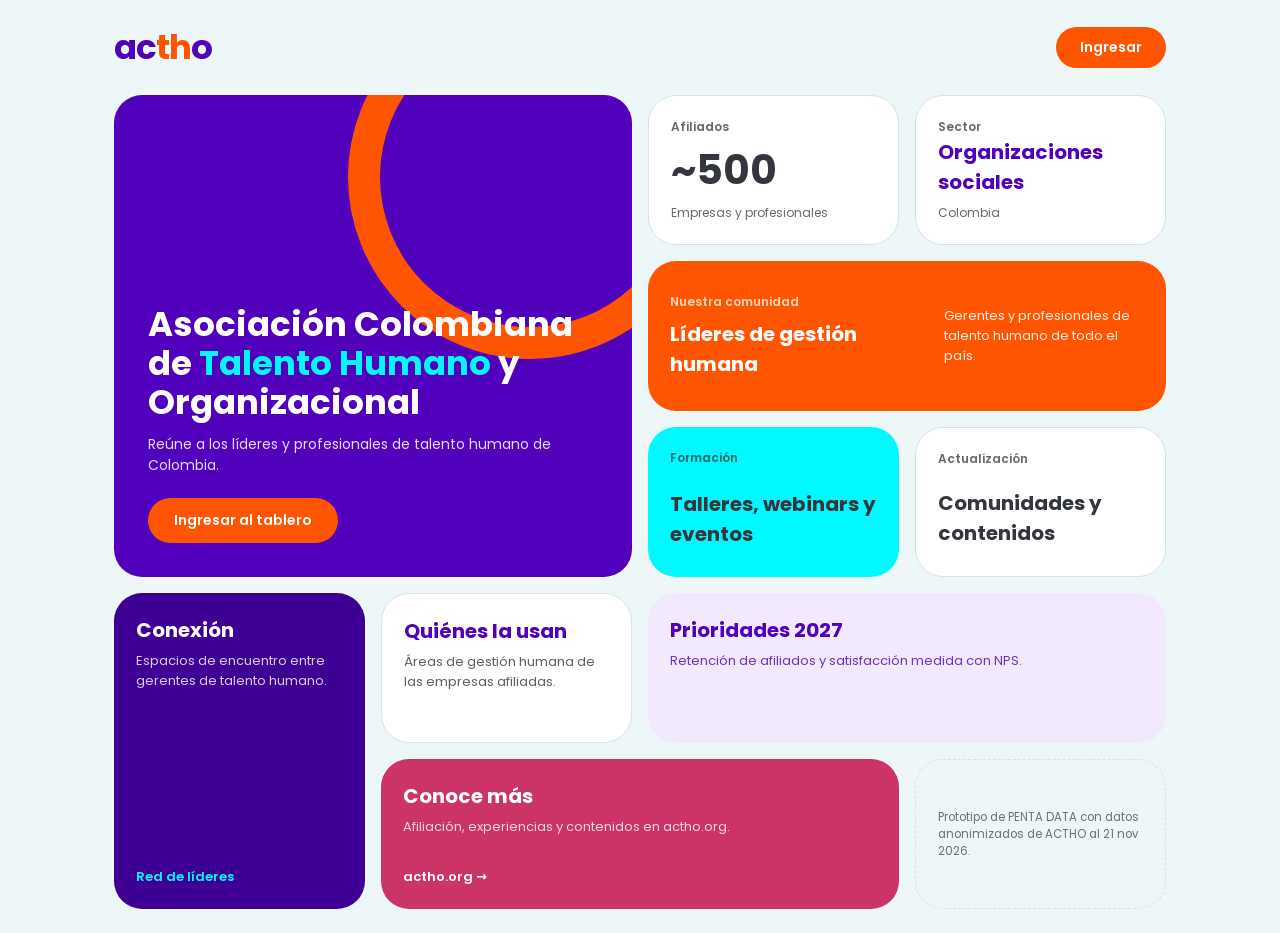
==== tablero/index.html @ ff28a43f "Sitio web ACTHO con login y datos en Supabase" ====
<!doctype html>
<html lang="es"><head><meta charset="utf-8"><meta name="viewport" content="width=device-width,initial-scale=1">
<title>ACTHO · Tableros de afiliados</title>
<link href="https://fonts.googleapis.com/css2?family=Poppins:wght@400;500;600;700&display=swap" rel="stylesheet">
<link rel="stylesheet" href="base.css">
<style>
.top{max-width:1100px;margin:0 auto;padding:22px 24px;display:flex;align-items:center;justify-content:space-between}
.top .logo{color:var(--v)}.top .logo b{color:var(--o)}
.top .btn{padding:10px 24px}
.bento{max-width:1100px;margin:0 auto;padding:0 24px 24px;display:grid;grid-template-columns:repeat(4,1fr);grid-auto-rows:150px;gap:16px;
grid-template-areas:"hero hero n r" "hero hero s s" "hero hero ev c" "res evt com com" "res fin fin note"}
.b{border-radius:28px;padding:22px;display:flex;flex-direction:column;justify-content:space-between;position:relative;overflow:hidden;background:#fff;border:1px solid var(--line);text-decoration:none;color:var(--ink)}
.b small{font-size:12px;font-weight:600;opacity:.75}.b strong{font-size:40px;line-height:1.1;font-weight:700}.b span{font-size:12px;opacity:.75}
.b h3{margin:0 0 6px;font-size:20px;font-weight:700}.b p{margin:0;font-size:13px;opacity:.8}
.b em{font-style:normal;font-size:13px;font-weight:600}
a.b{transition:transform .15s}a.b:hover{transform:translateY(-3px)}
.hero-b{grid-area:hero;background:var(--v);color:#fff;border:0;padding:34px;justify-content:flex-end}
.hero-b:after{content:"";position:absolute;right:-80px;top:-100px;width:300px;height:300px;border:32px solid var(--o);border-radius:50%}
.hero-b h1{font-size:34px;line-height:1.15;margin:0 0 12px;position:relative;z-index:1}.hero-b h1 i{font-style:normal;color:var(--c)}
.hero-b p{font-size:14px;color:#E6DAFB;margin:0 0 22px;max-width:420px;opacity:1;position:relative;z-index:1}
.hero-b .btn{align-self:flex-start;position:relative;z-index:1}
.n{grid-area:n}.r{grid-area:r}
.s{grid-area:s;background:var(--o);color:#fff;border:0;flex-direction:row;align-items:center;justify-content:space-between}.s strong{font-size:56px}
.ev{grid-area:ev;background:var(--c);border:0}.c{grid-area:c}
.res{grid-area:res;background:var(--vd);color:#fff;border:0}
.evt{grid-area:evt}.com{grid-area:com;background:#F3E9FF;border:0;color:var(--v)}
.fin{grid-area:fin;background:var(--m);color:#fff;border:0}
.res h3,.evt h3{color:inherit}.evt h3{color:var(--v)}.res em{color:var(--c)}.evt em,.com em{color:var(--o)}.fin em{color:#fff}
.note{grid-area:note;background:transparent;border:1.5px dashed var(--line);font-size:11.5px;color:var(--mut);justify-content:center}
@media(max-width:860px){.bento{grid-template-columns:1fr 1fr;grid-auto-rows:140px;grid-template-areas:"hero hero" "hero hero" "n r" "s s" "ev c" "res evt" "com com" "fin fin" "note note"}.hero-b h1{font-size:28px}.hero-b:after{width:200px;height:200px;right:-60px;top:-70px;border-width:22px}.bento{grid-auto-rows:minmax(150px,auto)}.b h3{font-size:15px;overflow-wrap:break-word;hyphens:auto}.s{flex-direction:column;align-items:flex-start;gap:8px}.s strong{font-size:44px}}
</style></head><body>
<div class="top"><a class="logo" href="index.html">ac<b>th</b>o</a><a class="btn" href="login.html">Ingresar</a></div>
<main class="bento">
<section class="b hero-b"><h1>Asociación Colombiana de <i>Talento Humano</i> y Organizacional</h1><p>Reúne a los líderes y profesionales de talento humano de Colombia.</p><a class="btn" href="login.html">Ingresar al tablero</a></section>
<div class="b n"><small>Afiliados</small><strong>~500</strong><span>Empresas y profesionales</span></div>
<div class="b r"><small>Sector</small><h3 style="color:var(--v)">Organizaciones sociales</h3><span>Colombia</span></div>
<div class="b s"><div><small>Nuestra comunidad</small><h3 style="margin-top:6px">Líderes de gestión humana</h3></div><span style="max-width:200px;font-size:13px;opacity:.9">Gerentes y profesionales de talento humano de todo el país.</span></div>
<div class="b ev"><small>Formación</small><h3>Talleres, webinars y eventos</h3></div>
<div class="b c"><small>Actualización</small><h3>Comunidades y contenidos</h3></div>
<div class="b res"><div><h3>Conexión</h3><p>Espacios de encuentro entre gerentes de talento humano.</p></div><em>Red de líderes</em></div>
<div class="b evt"><div><h3>Quiénes la usan</h3><p>Áreas de gestión humana de las empresas afiliadas.</p></div></div>
<div class="b com"><div><h3>Prioridades 2027</h3><p>Retención de afiliados y satisfacción medida con NPS.</p></div></div>
<a class="b fin" href="https://actho.org" target="_blank" rel="noopener"><div><h3>Conoce más</h3><p>Afiliación, experiencias y contenidos en actho.org.</p></div><em>actho.org →</em></a>
<div class="b note">Prototipo de PENTA DATA con datos anonimizados de ACTHO al 21 nov 2026.</div>
</main></body></html>
---- tablero/base.css ----
:root{--v:#5100BB;--vd:#3E0094;--o:#FF5500;--c:#00F9FF;--m:#CC3366;--bg:#EDF7F7;--ink:#33373D;--mut:#69727D;--line:#D5E3E6}
*{box-sizing:border-box}body{margin:0;font-family:Poppins,system-ui,sans-serif;color:var(--ink);background:var(--bg)}
.hero{background:var(--v);color:#fff;position:relative;overflow:hidden}
.hero:after{content:"";position:absolute;right:-90px;top:-110px;width:330px;height:330px;border:34px solid var(--o);border-radius:50%;opacity:.9}
.nav{display:flex;align-items:center;justify-content:space-between;padding:22px 32px;position:relative;z-index:1}
.logo{font-weight:700;font-size:34px;letter-spacing:-1px;color:#fff;text-decoration:none}.logo b{color:var(--o)}
.btn{display:inline-block;background:var(--o);color:#fff;font-weight:600;font-size:14px;padding:12px 26px;border-radius:999px;text-decoration:none;border:0;cursor:pointer;font-family:inherit}
.btn.ghost{background:transparent;border:1.5px solid #fff}
.btn:hover{filter:brightness(1.08)}
.card{background:#fff;border:1px solid var(--line);border-radius:18px;padding:22px}
.wrap{max-width:1100px;margin:0 auto;padding:0 32px}
.nota{font-size:11.5px;color:var(--mut)}
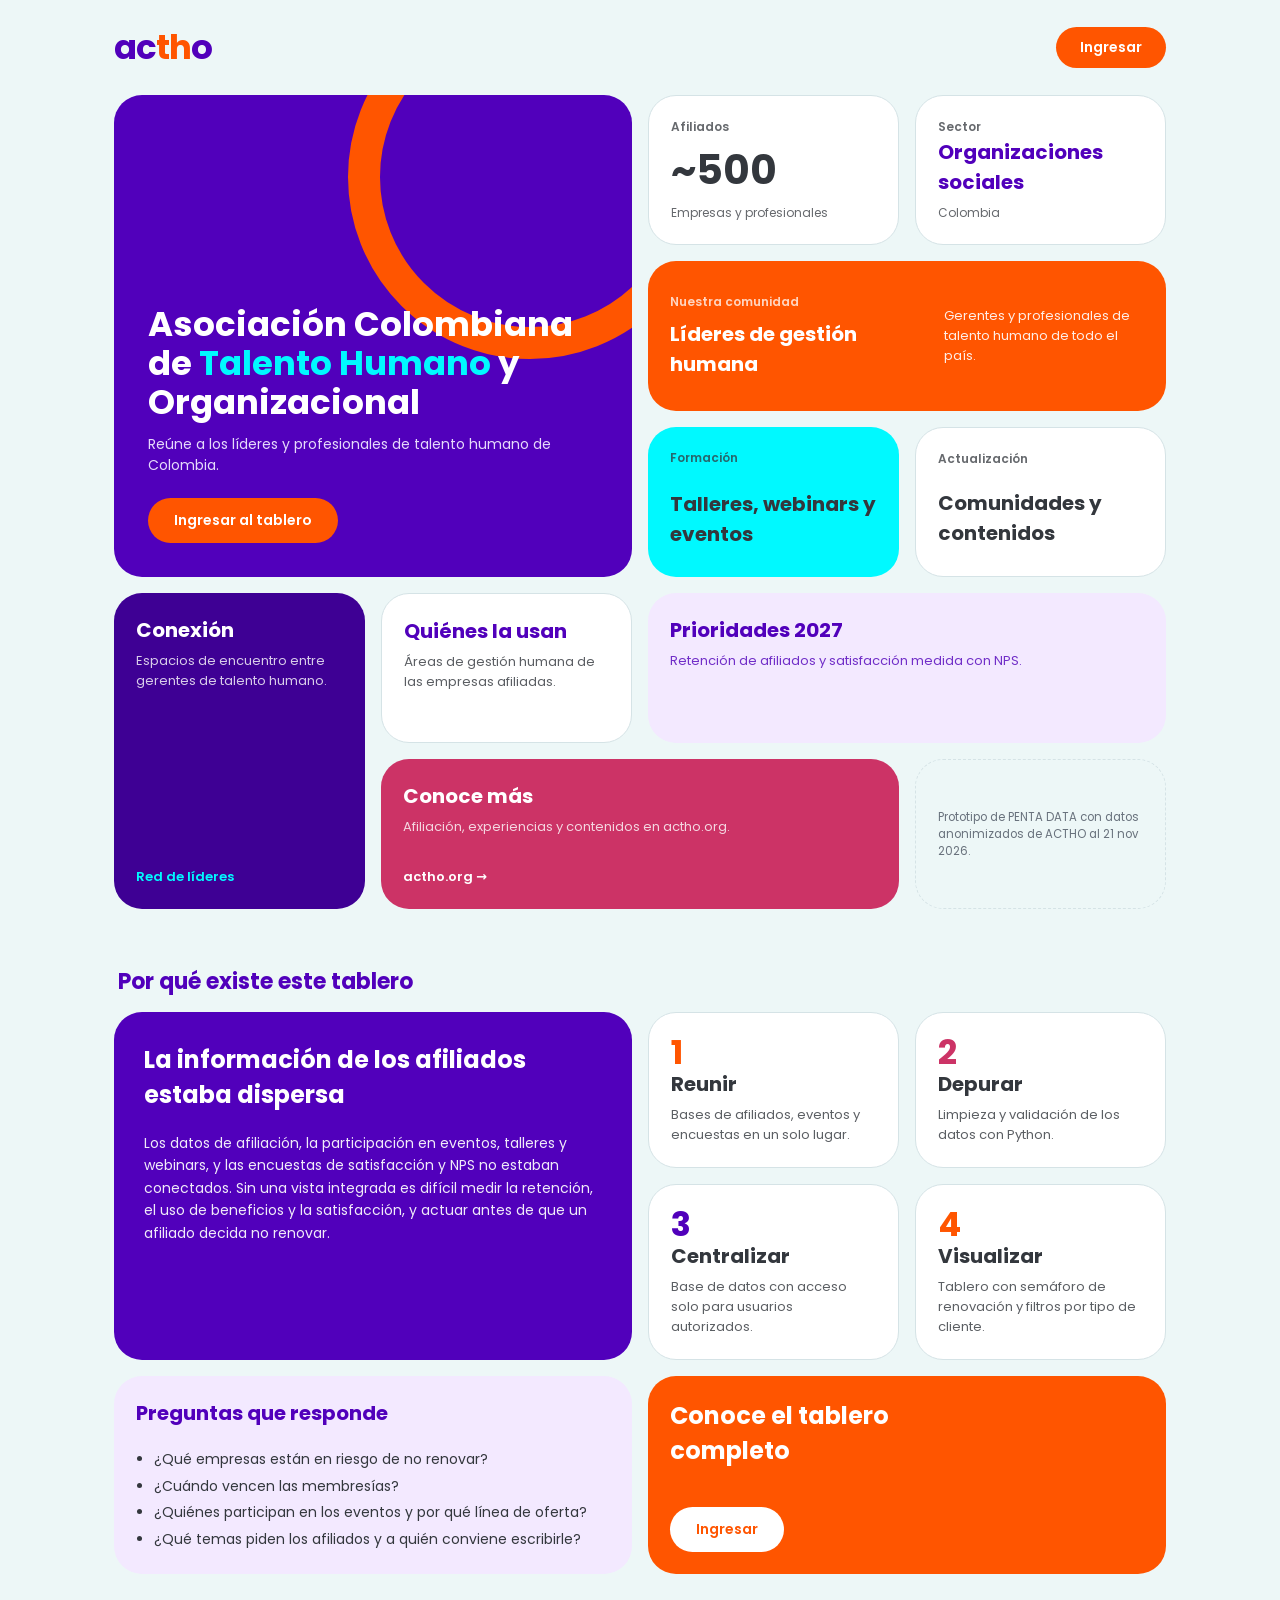
==== commit 29ca94ba: "Animaciones en inicio, selector y tablero" ====
--- a/tablero/index.html
+++ b/tablero/index.html
@@ -27,10 +27,20 @@
 .fin{grid-area:fin;background:var(--m);color:#fff;border:0}
 .res h3,.evt h3{color:inherit}.evt h3{color:var(--v)}.res em{color:var(--c)}.evt em,.com em{color:var(--o)}.fin em{color:#fff}
 .note{grid-area:note;background:transparent;border:1.5px dashed var(--line);font-size:11.5px;color:var(--mut);justify-content:center}
-@media(max-width:860px){.bento{grid-template-columns:1fr 1fr;grid-auto-rows:140px;grid-template-areas:"hero hero" "hero hero" "n r" "s s" "ev c" "res evt" "com com" "fin fin" "note note"}.hero-b h1{font-size:28px}.hero-b:after{width:200px;height:200px;right:-60px;top:-70px;border-width:22px}.bento{grid-auto-rows:minmax(150px,auto)}.b h3{font-size:15px;overflow-wrap:break-word;hyphens:auto}.s{flex-direction:column;align-items:flex-start;gap:8px}.s strong{font-size:44px}}
+@media(max-width:860px){.bento{grid-template-columns:1fr 1fr;grid-auto-rows:140px;grid-template-areas:"hero hero" "hero hero" "n r" "s s" "ev c" "res evt" "com com" "fin fin" "note note"}.hero-b h1{font-size:28px}.hero-b:after{width:200px;height:200px;right:-60px;top:-70px;border-width:22px}.bento{grid-auto-rows:minmax(150px,auto)}.b h3{font-size:15px;overflow-wrap:break-word;hyphens:manual}.s{flex-direction:column;align-items:flex-start;gap:8px}.s strong{font-size:44px}}
+
+.sec{max-width:1100px;margin:0 auto;padding:8px 24px 48px}
+.sec h2{font-size:22px;margin:24px 4px 14px;color:var(--v)}
+.b2{display:grid;grid-template-columns:repeat(4,1fr);grid-auto-rows:minmax(150px,auto);gap:16px;grid-template-areas:"reto reto p1 p2" "reto reto p3 p4" "q q cta cta"}
+.reto{grid-area:reto;background:var(--v);color:#fff;border:0;justify-content:flex-start;gap:14px;padding:30px}.reto h3{font-size:24px}.reto p{font-size:14px;opacity:.92;line-height:1.6}
+.p1{grid-area:p1}.p2{grid-area:p2}.p3{grid-area:p3}.p4{grid-area:p4}
+.paso i{font-style:normal;font-weight:700;font-size:34px;color:var(--o);line-height:1}.paso:nth-child(3) i{color:var(--m)}.paso:nth-child(4) i{color:var(--v)}
+.q{grid-area:q;background:#F3E9FF;border:0;justify-content:flex-start;gap:12px}.q ul{margin:0;padding-left:18px;font-size:14px;line-height:1.9;color:var(--ink)}
+.cta{grid-area:cta;background:var(--o);color:#fff;border:0;justify-content:space-between}.cta h3{font-size:24px;max-width:340px}.cta .btn{background:#fff;color:var(--o);align-self:flex-start}
+@media(max-width:860px){.b2{grid-template-columns:1fr 1fr;grid-template-areas:"reto reto" "p1 p2" "p3 p4" "q q" "cta cta"}.reto h3,.cta h3{font-size:20px}}
 </style></head><body>
 <div class="top"><a class="logo" href="index.html">ac<b>th</b>o</a><a class="btn" href="login.html">Ingresar</a></div>
-<main class="bento">
+<main class="bento stag">
 <section class="b hero-b"><h1>Asociación Colombiana de <i>Talento Humano</i> y Organizacional</h1><p>Reúne a los líderes y profesionales de talento humano de Colombia.</p><a class="btn" href="login.html">Ingresar al tablero</a></section>
 <div class="b n"><small>Afiliados</small><strong>~500</strong><span>Empresas y profesionales</span></div>
 <div class="b r"><small>Sector</small><h3 style="color:var(--v)">Organizaciones sociales</h3><span>Colombia</span></div>
@@ -42,4 +52,15 @@
 <div class="b com"><div><h3>Prioridades 2027</h3><p>Retención de afiliados y satisfacción medida con NPS.</p></div></div>
 <a class="b fin" href="https://actho.org" target="_blank" rel="noopener"><div><h3>Conoce más</h3><p>Afiliación, experiencias y contenidos en actho.org.</p></div><em>actho.org →</em></a>
 <div class="b note">Prototipo de PENTA DATA con datos anonimizados de ACTHO al 21 nov 2026.</div>
-</main></body></html>
+</main>
+<section class="sec"><h2>Por qué existe este tablero</h2>
+<div class="b2 stag">
+<div class="b reto"><h3>La información de los afiliados estaba dispersa</h3><p>Los datos de afiliación, la participación en eventos, talleres y webinars, y las encuestas de satisfacción y NPS no estaban conectados. Sin una vista integrada es difícil medir la retención, el uso de beneficios y la satisfacción, y actuar antes de que un afiliado decida no renovar.</p></div>
+<div class="b paso p1"><i>1</i><div><h3>Reunir</h3><p>Bases de afiliados, eventos y encuestas en un solo lugar.</p></div></div>
+<div class="b paso p2"><i>2</i><div><h3>Depurar</h3><p>Limpieza y validación de los datos con Python.</p></div></div>
+<div class="b paso p3"><i>3</i><div><h3>Centralizar</h3><p>Base de datos con acceso solo para usuarios autorizados.</p></div></div>
+<div class="b paso p4"><i>4</i><div><h3>Visualizar</h3><p>Tablero con semáforo de renovación y filtros por tipo de cliente.</p></div></div>
+<div class="b q"><h3 style="color:var(--v)">Preguntas que responde</h3><ul><li>¿Qué empresas están en riesgo de no renovar?</li><li>¿Cuándo vencen las membresías?</li><li>¿Quiénes participan en los eventos y por qué línea de oferta?</li><li>¿Qué temas piden los afiliados y a quién conviene escribirle?</li></ul></div>
+<div class="b cta"><h3>Conoce el tablero completo</h3><a class="btn" href="login.html">Ingresar</a></div>
+</div></section>
+</body></html>
--- a/tablero/base.css
+++ b/tablero/base.css
@@ -10,3 +10,10 @@
 .card{background:#fff;border:1px solid var(--line);border-radius:18px;padding:22px}
 .wrap{max-width:1100px;margin:0 auto;padding:0 32px}
 .nota{font-size:11.5px;color:var(--mut)}
+@keyframes up{from{opacity:0;transform:translateY(20px)}to{opacity:1;transform:none}}
+@keyframes anillo{from{opacity:0;transform:translate(60px,-60px) scale(.8)}to{opacity:.9;transform:none}}
+.stag>*,.card{animation:up .6s cubic-bezier(.2,.7,.2,1) backwards}
+.stag>*:nth-child(1){animation-delay:70ms}.stag>*:nth-child(2){animation-delay:140ms}.stag>*:nth-child(3){animation-delay:210ms}.stag>*:nth-child(4){animation-delay:280ms}.stag>*:nth-child(5){animation-delay:350ms}.stag>*:nth-child(6){animation-delay:420ms}.stag>*:nth-child(7){animation-delay:490ms}.stag>*:nth-child(8){animation-delay:560ms}.stag>*:nth-child(9){animation-delay:630ms}.stag>*:nth-child(10){animation-delay:700ms}.stag>*:nth-child(11){animation-delay:770ms}.stag>*:nth-child(12){animation-delay:840ms}.stag>*:nth-child(13){animation-delay:910ms}.stag>*:nth-child(14){animation-delay:980ms}.stag>*:nth-child(15){animation-delay:1050ms}
+.hero:after,.hero-b:after{animation:anillo 1.2s cubic-bezier(.2,.7,.2,1) backwards}
+a.b,a.card{transition:transform .2s,box-shadow .2s}a.b:hover,a.card:hover{box-shadow:0 14px 30px rgba(81,0,187,.18)}
+@media(prefers-reduced-motion:reduce){*,*:after{animation:none!important;transition:none!important}}
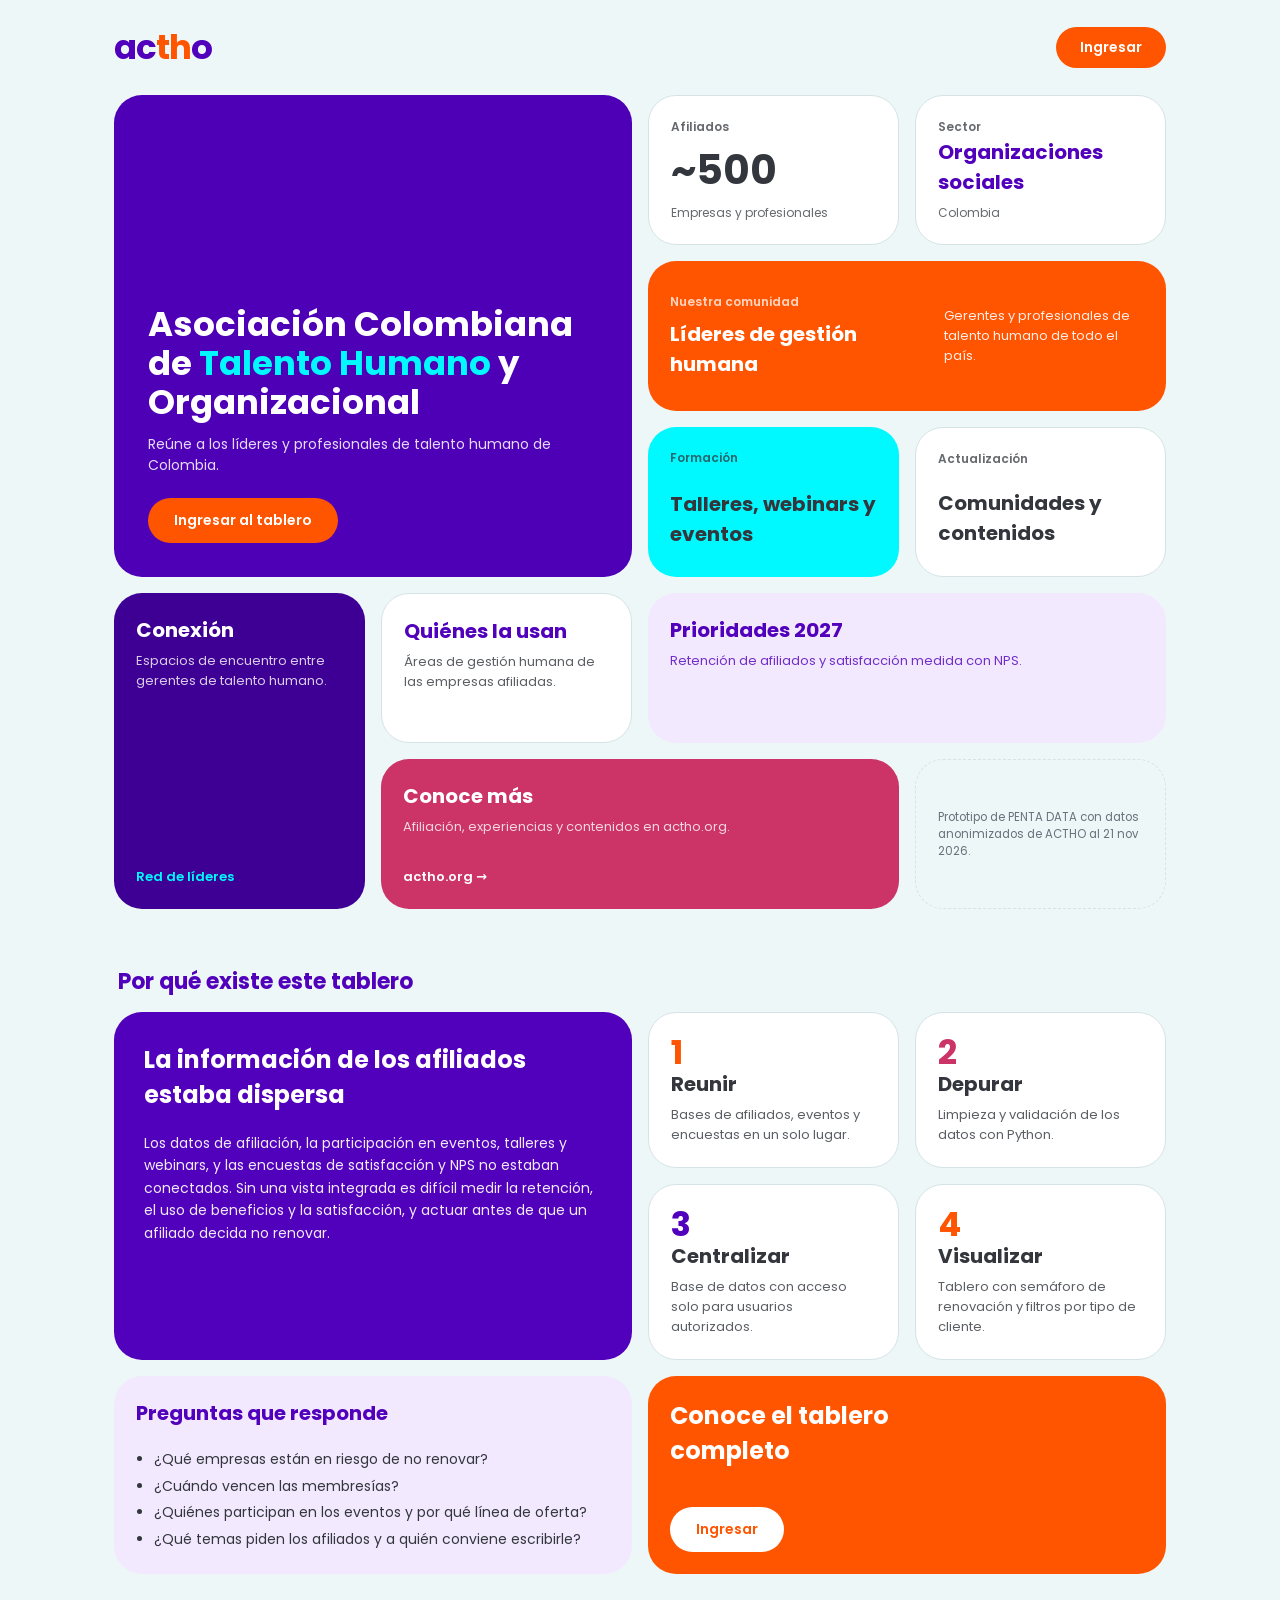
==== commit 6e742472: "Logo animado de ACTHO y nota de equipo en README" ====
--- a/tablero/index.html
+++ b/tablero/index.html
@@ -14,9 +14,9 @@
 .b h3{margin:0 0 6px;font-size:20px;font-weight:700}.b p{margin:0;font-size:13px;opacity:.8}
 .b em{font-style:normal;font-size:13px;font-weight:600}
 a.b{transition:transform .15s}a.b:hover{transform:translateY(-3px)}
-.hero-b{grid-area:hero;background:var(--v);color:#fff;border:0;padding:34px;justify-content:flex-end}
-.hero-b:after{content:"";position:absolute;right:-80px;top:-100px;width:300px;height:300px;border:32px solid var(--o);border-radius:50%}
-.hero-b h1{font-size:34px;line-height:1.15;margin:0 0 12px;position:relative;z-index:1}.hero-b h1 i{font-style:normal;color:var(--c)}
+.hero-b{grid-area:hero;background:#4D00B6;color:#fff;border:0;padding:34px;justify-content:flex-end}
+.hero-b:after{display:none;content:"";position:absolute;right:-80px;top:-100px;width:300px;height:300px;border:32px solid var(--o);border-radius:50%}
+.hero-b .hv{position:relative;z-index:1;width:100%;flex:1;min-height:0;object-fit:contain;margin:-10px 0 6px;transform:scale(1.6);transform-origin:center}.hero-b h1{font-size:34px;line-height:1.15;margin:0 0 12px;position:relative;z-index:1}.hero-b h1 i{font-style:normal;color:var(--c)}
 .hero-b p{font-size:14px;color:#E6DAFB;margin:0 0 22px;max-width:420px;opacity:1;position:relative;z-index:1}
 .hero-b .btn{align-self:flex-start;position:relative;z-index:1}
 .n{grid-area:n}.r{grid-area:r}
@@ -41,7 +41,7 @@
 </style></head><body>
 <div class="top"><a class="logo" href="index.html">ac<b>th</b>o</a><a class="btn" href="login.html">Ingresar</a></div>
 <main class="bento stag">
-<section class="b hero-b"><h1>Asociación Colombiana de <i>Talento Humano</i> y Organizacional</h1><p>Reúne a los líderes y profesionales de talento humano de Colombia.</p><a class="btn" href="login.html">Ingresar al tablero</a></section>
+<section class="b hero-b"><video class="hv" src="actho-logo.mp4" autoplay muted playsinline preload="auto" aria-label="Logo animado de ACTHO"></video><h1>Asociación Colombiana de <i>Talento Humano</i> y Organizacional</h1><p>Reúne a los líderes y profesionales de talento humano de Colombia.</p><a class="btn" href="login.html">Ingresar al tablero</a></section>
 <div class="b n"><small>Afiliados</small><strong>~500</strong><span>Empresas y profesionales</span></div>
 <div class="b r"><small>Sector</small><h3 style="color:var(--v)">Organizaciones sociales</h3><span>Colombia</span></div>
 <div class="b s"><div><small>Nuestra comunidad</small><h3 style="margin-top:6px">Líderes de gestión humana</h3></div><span style="max-width:200px;font-size:13px;opacity:.9">Gerentes y profesionales de talento humano de todo el país.</span></div>
